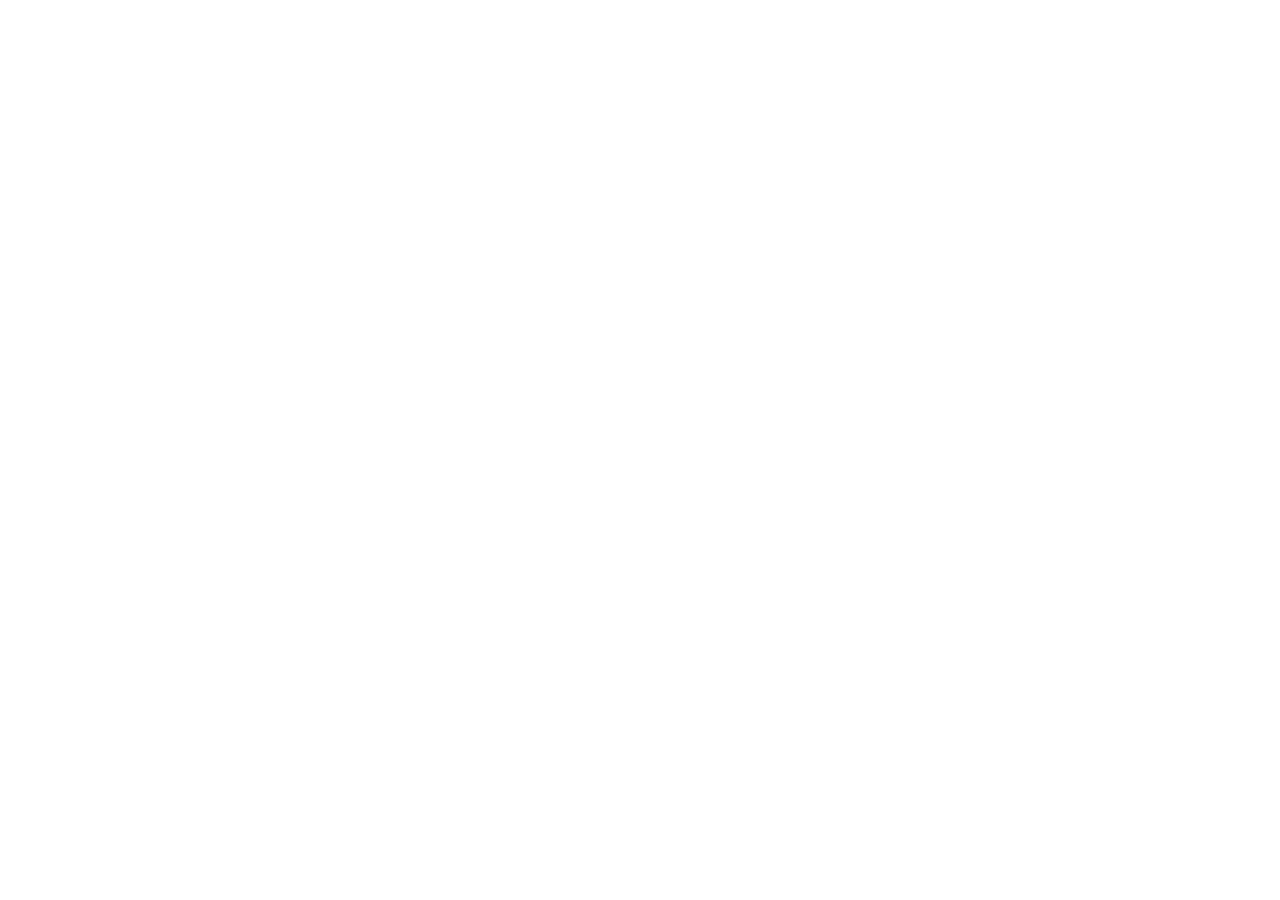
==== a1/index.html @ e94a6b1f "Rename A1 index.html to a1/index.html" ====
<!--
    Centria Edu - Basics of Web Development

    Original author: Ville Heikkiniemi
    Modified by: Student Name
    Last modified: 2026-09-09

    Based on the original course template.
-->

<!DOCTYPE html>
<html>
<head>
    <meta charset="UTF-8">
    <meta name="viewport" content="width=device-width, initial-scale=1.0">
    <meta name="author" content="Ville Heikkiniemi">
    <link rel="icon" href="favicon.ico">

    <title>Centria Edu | Basics of Web Development<title>

    <style>
        :root {
            --primary: #e10e49;
            --light: #ffffff;
            --dark: #1e1e1e;
            --blue: #263f6a;
            --green: #284e36;
            --orange: #e37222;
            --rose: #c24d52;
        }

        * {
            box-sizing: border-box;
            margin: 0;
            padding: 0;
        }

        body {
            font-family: Arial, Helvetica, sans-serif;
            background-color: var(--light);
            color: var(--dark);
            line-height: 1.6;
        }

        header {
            border-bottom: 1px solid #e5e5e5;
        }

        .container {
            width: min(1100px, 90%);
            margin: 0 auto;
        }

        nav {
            min-height: 72px;
            display: flex;
            justify-content: space-between;
            align-items: center;
        }

        .logo {
            font-size: 1.4rem;
            font-weight: bold;
            color: var(--dark);
        }

        .logo span {
            color: var(--primary);
        }

        nav ul {
            display: flex;
            gap: 2rem;
            list-style: none;
        }

        nav a {
            color: var(--dark);
            text-decoration: none;
        }

        nav a:hover {
            color: var(--primary);
        }

        .hero {
            min-height: 70vh;
            display: flex;
            align-items: center;
        }

        .hero-content {
            max-width: 700px;
        }

        .label {
            display: inline-block;
            margin-bottom: 1rem;
            color: var(--primary);
            font-weight: bold;
            text-transform: uppercase;
            letter-spacing: 0.08rem;
        }

        h1 {
            margin-bottom: 1.5rem;
            font-size: clamp(2.5rem, 6vw, 5rem);
            line-height: 1.05;
        }

        .hero p {
            max-width: 600px;
            margin-bottom: 2rem;
            font-size: 1.2rem;
            color: #555;
        }

        .button {
            display: inline-block;
            padding: 0.9rem 1.4rem;
            background-color: var(--primary);
            color: var(--light);
            text-decoration: none;
            border-radius: 6px;
            font-weight: bold;
        }

        .button:hover {
            background-color: var(--rose);
        }

        .topics {
            padding: 5rem 0;
            background-color: #f7f7f7;
        }

        .topics h2 {
            margin-bottom: 2rem;
            font-size: 2rem;
        }

        .cards {
            display: grid;
            grid-template-columns: repeat(2, 1fr);
            gap: 1.5rem;
        }

        .card {
            padding: 2rem;
            background-color: var(--light);
            border: 1px solid #e5e5e5;
            border-radius: 8px;
        }

        .card h3 {
            margin-bottom: 0.8rem;
        }

        .card:nth-child(1) {
            border-top: 4px solid var(--blue);
        }

        .card:nth-child(2) {
            border-top: 4px solid var(--green);
        }

        .card:nth-child(3) {
            border-top: 4px solid var(--orange);
        }

        footer {
            padding: 2rem 0;
            background-color: var(--dark);
            color: var(--light);
        }

        @media (max-width: 700px) {
            nav ul {
                display: none;
            }

            .cards {
                grid-template-columns: 1fr;
            }

            .hero {
                min-height: 60vh;
            }
        }
    </style>
</head>

<body>

    <header>
        <div class="container">
            <nav>
                <div class="logo">
                    centria <span>edu</span>
                </div>

                <ul>
                    <li><a href="#">Home</a></li>
                    <li><a href="#topics">Topics</a></li>
                    <li><a href="#">About</a></li>
                </ul>
            </nav>
        </div>
    </header>

    <main>

        <section class="hero">
            <div class="container">
                <div class="hero-content">

                    <span class="label">Basics of Web Development</span>

                    <h1>
                        Learn how the web works.
                    </h1>

                    <p>
                        Start from HTML and CSS and gradually build modern,
                        responsive and interactive web applications.
                    </p>

                    <a href="#topics" class="button">
                        Start learning
                    </a>

                </div>
            </div>
        <section>

        <section class="topics" id="topics">
            <div class="container">

                <h2>What we will learn</h2>

                <div class="cards">

                    <article class="card">
                        <h3>HTML</h3>
                        <p>
                            Learn how to structure web pages using semantic HTML.
                        </p>
                    </article>

                    <article class="card">
                        CSS</h3>
                        <p>
                            Learn how to style layouts, colors, typography and
                            responsive interfaces.
                        </p>
                    </article>

                </div>
            </div>
        </section>

    </main>

    <footer>
        <div class="container">
            <p>&copy; 2026 Centria Edu</p>
        </div>
    </footer>

</body>
</html>
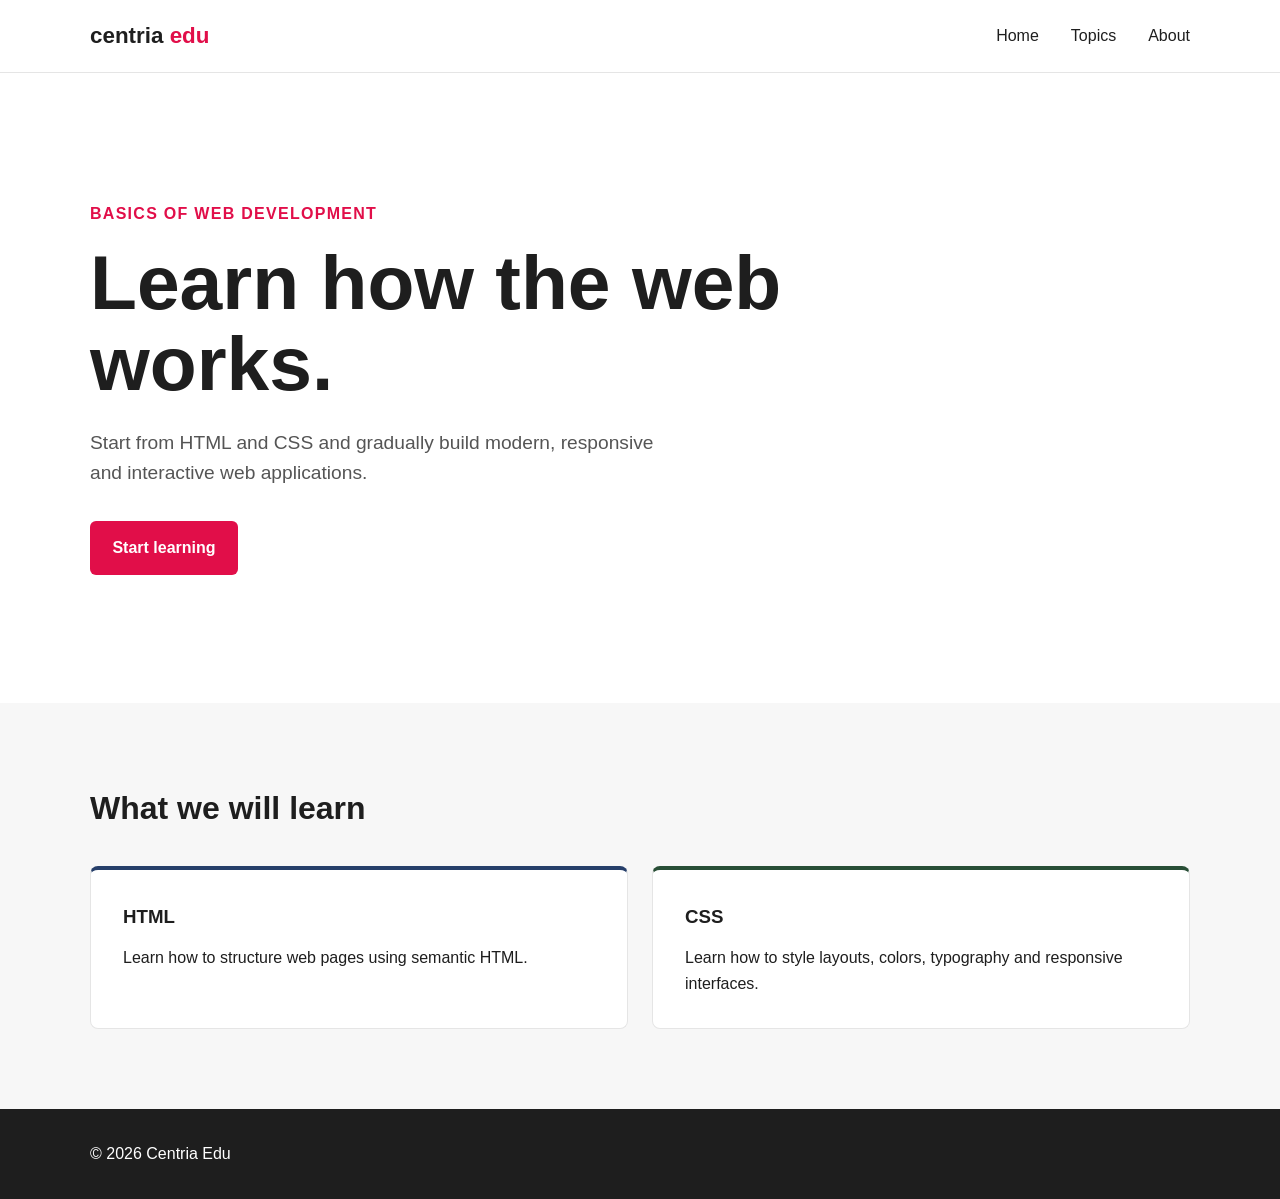
==== commit ff8476b6: "Update author information and fix HTML structure" ====
--- a/a1/index.html
+++ b/a1/index.html
@@ -2,7 +2,7 @@
     Centria Edu - Basics of Web Development
 
     Original author: Ville Heikkiniemi
-    Modified by: Student Name
+    Modified by: Arif Ben Arfa
     Last modified: 2026-09-09
 
     Based on the original course template.
@@ -15,179 +15,9 @@
     <meta name="viewport" content="width=device-width, initial-scale=1.0">
     <meta name="author" content="Ville Heikkiniemi">
     <link rel="icon" href="favicon.ico">
+    <link rel="stylesheet" href="style.css">
 
-    <title>Centria Edu | Basics of Web Development<title>
-
-    <style>
-        :root {
-            --primary: #e10e49;
-            --light: #ffffff;
-            --dark: #1e1e1e;
-            --blue: #263f6a;
-            --green: #284e36;
-            --orange: #e37222;
-            --rose: #c24d52;
-        }
-
-        * {
-            box-sizing: border-box;
-            margin: 0;
-            padding: 0;
-        }
-
-        body {
-            font-family: Arial, Helvetica, sans-serif;
-            background-color: var(--light);
-            color: var(--dark);
-            line-height: 1.6;
-        }
-
-        header {
-            border-bottom: 1px solid #e5e5e5;
-        }
-
-        .container {
-            width: min(1100px, 90%);
-            margin: 0 auto;
-        }
-
-        nav {
-            min-height: 72px;
-            display: flex;
-            justify-content: space-between;
-            align-items: center;
-        }
-
-        .logo {
-            font-size: 1.4rem;
-            font-weight: bold;
-            color: var(--dark);
-        }
-
-        .logo span {
-            color: var(--primary);
-        }
-
-        nav ul {
-            display: flex;
-            gap: 2rem;
-            list-style: none;
-        }
-
-        nav a {
-            color: var(--dark);
-            text-decoration: none;
-        }
-
-        nav a:hover {
-            color: var(--primary);
-        }
-
-        .hero {
-            min-height: 70vh;
-            display: flex;
-            align-items: center;
-        }
-
-        .hero-content {
-            max-width: 700px;
-        }
-
-        .label {
-            display: inline-block;
-            margin-bottom: 1rem;
-            color: var(--primary);
-            font-weight: bold;
-            text-transform: uppercase;
-            letter-spacing: 0.08rem;
-        }
-
-        h1 {
-            margin-bottom: 1.5rem;
-            font-size: clamp(2.5rem, 6vw, 5rem);
-            line-height: 1.05;
-        }
-
-        .hero p {
-            max-width: 600px;
-            margin-bottom: 2rem;
-            font-size: 1.2rem;
-            color: #555;
-        }
-
-        .button {
-            display: inline-block;
-            padding: 0.9rem 1.4rem;
-            background-color: var(--primary);
-            color: var(--light);
-            text-decoration: none;
-            border-radius: 6px;
-            font-weight: bold;
-        }
-
-        .button:hover {
-            background-color: var(--rose);
-        }
-
-        .topics {
-            padding: 5rem 0;
-            background-color: #f7f7f7;
-        }
-
-        .topics h2 {
-            margin-bottom: 2rem;
-            font-size: 2rem;
-        }
-
-        .cards {
-            display: grid;
-            grid-template-columns: repeat(2, 1fr);
-            gap: 1.5rem;
-        }
-
-        .card {
-            padding: 2rem;
-            background-color: var(--light);
-            border: 1px solid #e5e5e5;
-            border-radius: 8px;
-        }
-
-        .card h3 {
-            margin-bottom: 0.8rem;
-        }
-
-        .card:nth-child(1) {
-            border-top: 4px solid var(--blue);
-        }
-
-        .card:nth-child(2) {
-            border-top: 4px solid var(--green);
-        }
-
-        .card:nth-child(3) {
-            border-top: 4px solid var(--orange);
-        }
-
-        footer {
-            padding: 2rem 0;
-            background-color: var(--dark);
-            color: var(--light);
-        }
-
-        @media (max-width: 700px) {
-            nav ul {
-                display: none;
-            }
-
-            .cards {
-                grid-template-columns: 1fr;
-            }
-
-            .hero {
-                min-height: 60vh;
-            }
-        }
-    </style>
+    <title>Centria Edu | Basics of Web Development</title>
 </head>
 
 <body>
@@ -231,7 +61,7 @@
 
                 </div>
             </div>
-        <section>
+        </section>
 
         <section class="topics" id="topics">
             <div class="container">
@@ -248,7 +78,7 @@
                     </article>
 
                     <article class="card">
-                        CSS</h3>
+                        <h3>CSS</h3>
                         <p>
                             Learn how to style layouts, colors, typography and
                             responsive interfaces.
--- a/a1/style.css
+++ b/a1/style.css
@@ -0,0 +1,168 @@
+:root {
+    --primary: #e10e49;
+    --light: #ffffff;
+    --dark: #1e1e1e;
+    --blue: #263f6a;
+    --green: #284e36;
+    --orange: #e37222;
+    --rose: #c24d52;
+}
+
+* {
+    box-sizing: border-box;
+    margin: 0;
+    padding: 0;
+}
+
+body {
+    font-family: Arial, Helvetica, sans-serif;
+    background-color: var(--light);
+    color: var(--dark);
+    line-height: 1.6;
+}
+
+header {
+    border-bottom: 1px solid #e5e5e5;
+}
+
+.container {
+    width: min(1100px, 90%);
+    margin: 0 auto;
+}
+
+nav {
+    min-height: 72px;
+    display: flex;
+    justify-content: space-between;
+    align-items: center;
+}
+
+.logo {
+    font-size: 1.4rem;
+    font-weight: bold;
+    color: var(--dark);
+}
+
+.logo span {
+    color: var(--primary);
+}
+
+nav ul {
+    display: flex;
+    gap: 2rem;
+    list-style: none;
+}
+
+nav a {
+    color: var(--dark);
+    text-decoration: none;
+}
+
+nav a:hover {
+    color: var(--primary);
+}
+
+.hero {
+    min-height: 70vh;
+    display: flex;
+    align-items: center;
+}
+
+.hero-content {
+    max-width: 700px;
+}
+
+.label {
+    display: inline-block;
+    margin-bottom: 1rem;
+    color: var(--primary);
+    font-weight: bold;
+    text-transform: uppercase;
+    letter-spacing: 0.08rem;
+}
+
+h1 {
+    margin-bottom: 1.5rem;
+    font-size: clamp(2.5rem, 6vw, 5rem);
+    line-height: 1.05;
+}
+
+.hero p {
+    max-width: 600px;
+    margin-bottom: 2rem;
+    font-size: 1.2rem;
+    color: #555;
+}
+
+.button {
+    display: inline-block;
+    padding: 0.9rem 1.4rem;
+    background-color: var(--primary);
+    color: var(--light);
+    text-decoration: none;
+    border-radius: 6px;
+    font-weight: bold;
+}
+
+.button:hover {
+    background-color: var(--rose);
+}
+
+.topics {
+    padding: 5rem 0;
+    background-color: #f7f7f7;
+}
+
+.topics h2 {
+    margin-bottom: 2rem;
+    font-size: 2rem;
+}
+
+.cards {
+    display: grid;
+    grid-template-columns: repeat(2, 1fr);
+    gap: 1.5rem;
+}
+
+.card {
+    padding: 2rem;
+    background-color: var(--light);
+    border: 1px solid #e5e5e5;
+    border-radius: 8px;
+}
+
+.card h3 {
+    margin-bottom: 0.8rem;
+}
+
+.card:nth-child(1) {
+    border-top: 4px solid var(--blue);
+}
+
+.card:nth-child(2) {
+    border-top: 4px solid var(--green);
+}
+
+.card:nth-child(3) {
+    border-top: 4px solid var(--orange);
+}
+
+footer {
+    padding: 2rem 0;
+    background-color: var(--dark);
+    color: var(--light);
+}
+
+@media (max-width: 700px) {
+    nav ul {
+        display: none;
+    }
+
+    .cards {
+        grid-template-columns: 1fr;
+    }
+
+    .hero {
+        min-height: 60vh;
+    }
+}
